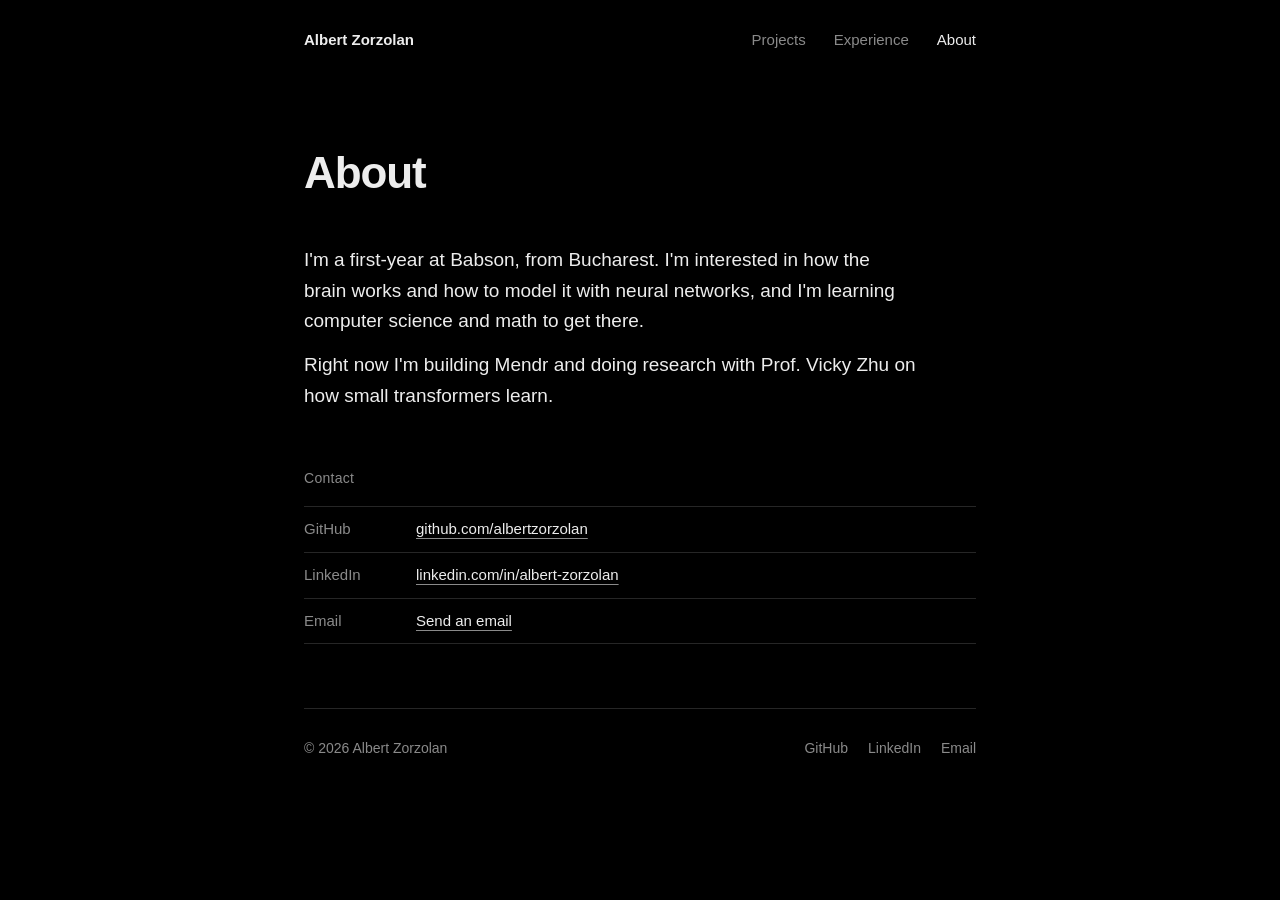
==== about.html @ f104bc96 "Split the site into home, projects, experience and about pages Shared header nav (current page highl" ====
<!doctype html>
<html lang="en">
<head>
  <meta charset="utf-8">
  <meta name="viewport" content="width=device-width, initial-scale=1">
  <title>About · Albert Zorzolan</title>
  <meta name="description" content="About Albert Zorzolan, a first-year at Babson from Bucharest, and how to get in touch.">
  <meta name="theme-color" content="#000000">
  <meta property="og:type" content="website">
  <meta property="og:title" content="About · Albert Zorzolan">
  <meta property="og:description" content="About Albert Zorzolan, a first-year at Babson from Bucharest, and how to get in touch.">
  <meta property="og:url" content="https://albertzorzolan.github.io/about.html">
  <meta property="og:image" content="https://albertzorzolan.github.io/og-image.png">
  <meta property="og:image:width" content="1200">
  <meta property="og:image:height" content="630">
  <meta property="og:image:alt" content="Albert Zorzolan, Babson '30, Boston">
  <meta name="twitter:card" content="summary_large_image">
  <link rel="icon" href="favicon.svg" type="image/svg+xml">
  <link rel="stylesheet" href="styles.css?v=pages1">
</head>
<body>
  <a class="skip" href="#main">Skip to content</a>

  <header class="site-header">
    <nav aria-label="Site">
      <a href="index.html" class="brand">Albert Zorzolan</a>
      <a href="projects.html">Projects</a>
      <a href="experience.html">Experience</a>
      <a href="about.html" aria-current="page">About</a>
    </nav>
  </header>

  <main id="main">
    <section id="about" aria-labelledby="about-h">
      <h1 id="about-h">About</h1>
      <div class="prose">
        <p>I'm a first-year at Babson, from Bucharest. I'm interested in how the brain works and how to model it with neural networks, and I'm learning computer science and math to get there.</p>
        <p>Right now I'm building Mendr and doing research with Prof. Vicky Zhu on how small transformers learn.</p>
      </div>

      <div id="contact" class="contact">
        <h2>Contact</h2>
        <dl class="facts">
          <div><dt>GitHub</dt><dd><a href="https://github.com/albertzorzolan">github.com/albertzorzolan</a></dd></div>
          <div><dt>LinkedIn</dt><dd><a href="https://www.linkedin.com/in/albert-zorzolan/">linkedin.com/in/albert-zorzolan</a></dd></div>
          <div><dt>Email</dt><dd><a href="mailto:azorzolan1@babson.edu">Send an email</a></dd></div>
        </dl>
      </div>
    </section>
  </main>

  <footer class="site-footer">
    <p>© 2026 Albert Zorzolan</p>
    <ul class="links">
      <li><a href="https://github.com/albertzorzolan">GitHub</a></li>
      <li><a href="https://www.linkedin.com/in/albert-zorzolan/">LinkedIn</a></li>
      <li><a href="mailto:azorzolan1@babson.edu">Email</a></li>
    </ul>
  </footer>
</body>
</html>
---- styles.css ----
/* Black page, greyscale only. Same look whatever the visitor's system theme is. */
:root {
  --bg: #000000;
  --text: #ededed;
  --muted: #8a8a8a;
  --border: #262626;
  --hover: #111111;
  --sans: -apple-system, BlinkMacSystemFont, "Helvetica Neue", "Segoe UI", Roboto, Arial, sans-serif;
  color-scheme: dark;
}

*, *::before, *::after { box-sizing: border-box; }

body {
  max-width: 720px;
  margin: 0 auto;
  padding: 0 24px;
  background: var(--bg);
  color: var(--text);
  font-family: var(--sans);
  font-size: 17px;
  line-height: 1.65;
  -webkit-font-smoothing: antialiased;
  -webkit-text-size-adjust: 100%;
}

main { overflow-wrap: anywhere; }

a {
  color: var(--text);
  text-decoration: underline;
  text-decoration-color: var(--muted);
  text-decoration-thickness: 1px;
  text-underline-offset: 4px;
  transition: text-decoration-color 0.15s, color 0.15s, background-color 0.15s;
}
a:hover { text-decoration-color: var(--text); }

:focus-visible {
  outline: 2px solid var(--text);
  outline-offset: 3px;
  border-radius: 2px;
}

.skip {
  position: absolute;
  left: 16px;
  top: -100px;
  padding: 8px 12px;
  background: var(--bg);
  border: 1px solid var(--border);
}
.skip:focus { top: 12px; }

p { margin: 0 0 14px; }
ul { margin: 0 0 14px; padding-left: 1.1em; }
li { margin: 6px 0; }
li::marker { color: var(--muted); }

h1 {
  margin: 0 0 48px;
  font-size: clamp(34px, 6vw, 44px);
  font-weight: 600;
  line-height: 1.1;
  letter-spacing: -0.025em;
}

/* small grey label used for headings inside a page */
.label, .index h2, .group h2, .contact h2 {
  margin: 0 0 16px;
  font-size: 14px;
  font-weight: 500;
  letter-spacing: 0.02em;
  color: var(--muted);
}

/* ------------------------------------------------ site header */
.site-header { padding: 28px 0 0; }
.site-header nav {
  display: flex;
  flex-wrap: wrap;
  align-items: baseline;
  gap: 6px 28px;
  font-size: 15px;
}
.site-header a { color: var(--muted); text-decoration: none; }
.site-header a:hover, .site-header a[aria-current="page"] { color: var(--text); }
.site-header .brand { margin-right: auto; color: var(--text); font-weight: 600; }

main { padding: 96px 0 64px; }

/* ------------------------------------------------ home */
.hero { margin-bottom: 88px; }
.hero h1 { margin: 0; font-size: clamp(40px, 8vw, 60px); letter-spacing: -0.03em; }
.meta { margin: 12px 0 0; font-size: 18px; color: var(--muted); }
.tagline { margin: 20px 0 0; max-width: 52ch; font-size: 19px; }

.links {
  display: flex;
  flex-wrap: wrap;
  gap: 4px 24px;
  margin: 28px 0 0;
  padding: 0;
  list-style: none;
}
.links li { margin: 0; }

.index { margin-bottom: 64px; }
.rows { margin: 0; padding: 0; list-style: none; border-bottom: 1px solid var(--border); }
.rows li { margin: 0; border-top: 1px solid var(--border); }
.rows a {
  display: flex;
  flex-wrap: wrap;
  justify-content: space-between;
  align-items: baseline;
  gap: 2px 24px;
  margin: 0 -12px;
  padding: 16px 12px;
  text-decoration: none;
}
.rows a:hover { background: var(--hover); }
.row-title { font-weight: 500; }
.row-meta { font-size: 15px; color: var(--muted); }
.more { margin: 16px 0 0; font-size: 15px; }
.more a::after { content: " →" / ""; }

/* ------------------------------------------------ projects */
.project {
  padding: 48px 0;
  border-top: 1px solid var(--border);
  scroll-margin-top: 24px;
}
.project:last-child { padding-bottom: 0; }
.project-head { margin-bottom: 18px; }
.project-name {
  margin: 0;
  font-size: 24px;
  font-weight: 600;
  line-height: 1.25;
  letter-spacing: -0.015em;
}
.status { margin: 4px 0 0; font-size: 15px; color: var(--muted); }
.note { color: var(--muted); }

.facts { margin: 24px 0 0; }
.facts > div {
  display: grid;
  grid-template-columns: 96px 1fr;
  gap: 16px;
  padding: 10px 0;
  border-top: 1px solid var(--border);
  font-size: 15px;
}
.facts > div:last-child { border-bottom: 1px solid var(--border); }
.facts dt { color: var(--muted); }
.facts dd { margin: 0; }
.project-links { display: flex; flex-wrap: wrap; gap: 4px 20px; }
.project-links a::after { content: " ↗" / ""; color: var(--muted); }

/* ------------------------------------------------ experience */
.group { margin-bottom: 56px; }
.group:last-child { margin-bottom: 0; }
.group h2 { padding-bottom: 12px; border-bottom: 1px solid var(--border); }
.entry {
  display: grid;
  grid-template-columns: 168px 1fr;
  gap: 4px 24px;
  padding: 18px 0;
}
.entry + .entry { border-top: 1px solid var(--border); }
.when { margin: 2px 0 0; font-size: 15px; line-height: 1.6; color: var(--muted); }
.where { display: block; }
.entry h3 { margin: 0 0 6px; font-size: 17px; font-weight: 600; line-height: 1.45; }
.entry-body > :last-child { margin-bottom: 0; }

/* ------------------------------------------------ about */
.prose p { max-width: 58ch; font-size: 19px; line-height: 1.6; }
.contact { margin-top: 56px; }
.contact .facts { margin-top: 0; }

/* ------------------------------------------------ footer */
.site-footer {
  display: flex;
  flex-wrap: wrap;
  justify-content: space-between;
  align-items: baseline;
  gap: 8px 24px;
  padding: 28px 0 48px;
  border-top: 1px solid var(--border);
  font-size: 14px;
  color: var(--muted);
}
.site-footer p { margin: 0; }
.site-footer .links { margin: 0; gap: 4px 20px; }
.site-footer a { color: var(--muted); text-decoration: none; }
.site-footer a:hover { color: var(--text); }

@media (max-width: 600px) {
  .site-header .brand { flex-basis: 100%; }
  main { padding: 64px 0 48px; }
  .hero { margin-bottom: 64px; }
  .rows a { flex-direction: column; gap: 2px; }
  .entry { grid-template-columns: 1fr; gap: 6px; }
  .where { display: inline; }
  .where::before { content: "· " / ""; }
  .when { margin: 0; }
  .facts > div { grid-template-columns: 76px 1fr; }
}

/* one quiet fade on load */
@keyframes fade { from { opacity: 0; } to { opacity: 1; } }
main { animation: fade 0.5s ease-out both; }

@media (prefers-reduced-motion: reduce) {
  main { animation: none; }
  a { transition: none; }
}
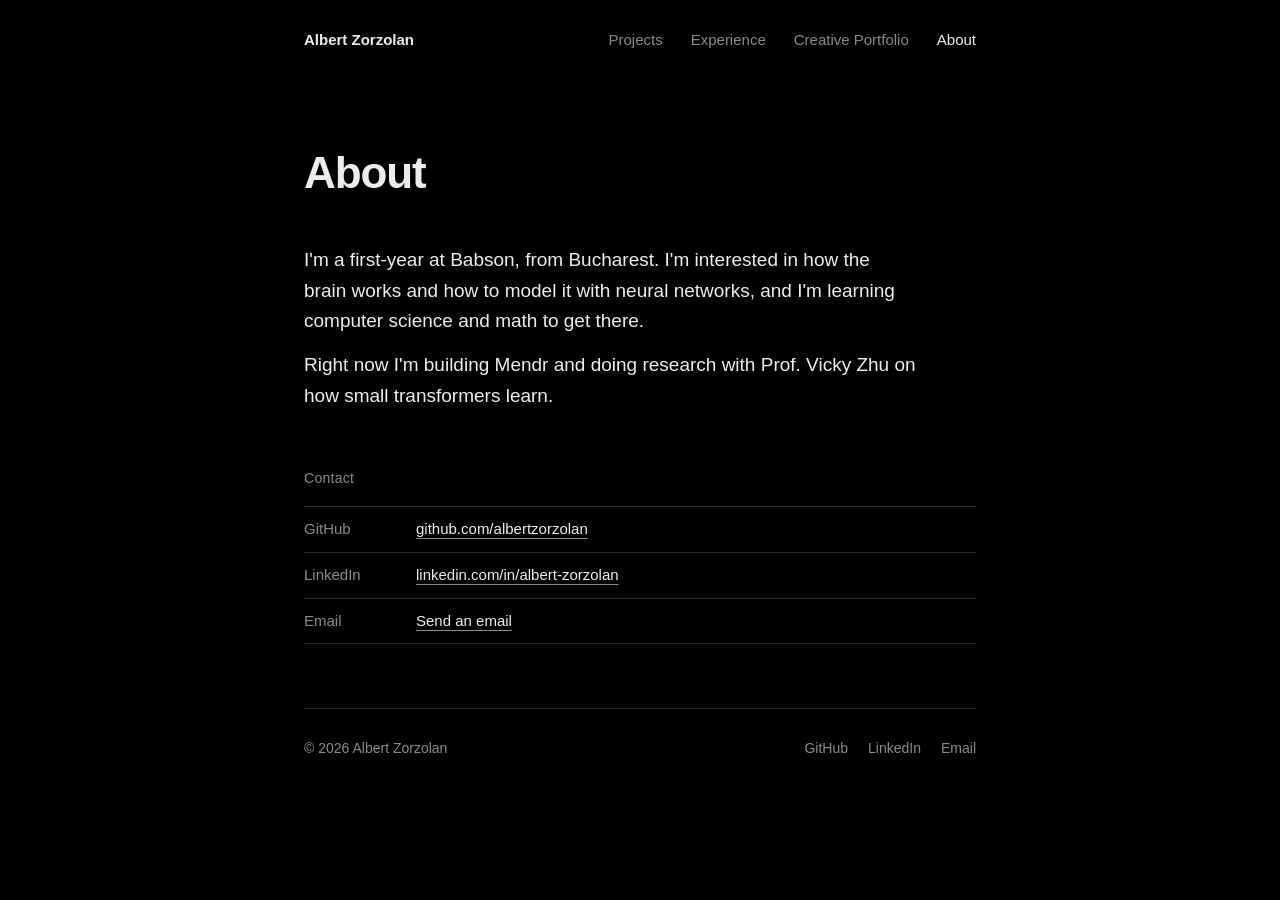
==== commit d3e49d46: "Add an empty Creative Portfolio page and nav tab The tab sits between Experience and About on every " ====
--- a/about.html
+++ b/about.html
@@ -16,7 +16,7 @@
   <meta property="og:image:alt" content="Albert Zorzolan, Babson '30, Boston">
   <meta name="twitter:card" content="summary_large_image">
   <link rel="icon" href="favicon.svg" type="image/svg+xml">
-  <link rel="stylesheet" href="styles.css?v=pages1">
+  <link rel="stylesheet" href="styles.css?v=pages2">
 </head>
 <body>
   <a class="skip" href="#main">Skip to content</a>
@@ -26,6 +26,7 @@
       <a href="index.html" class="brand">Albert Zorzolan</a>
       <a href="projects.html">Projects</a>
       <a href="experience.html">Experience</a>
+      <a href="creative.html">Creative Portfolio</a>
       <a href="about.html" aria-current="page">About</a>
     </nav>
   </header>
--- a/styles.css
+++ b/styles.css
@@ -196,6 +196,7 @@
 .site-footer a:hover { color: var(--text); }
 
 @media (max-width: 600px) {
+  .site-header nav { gap: 6px 14px; font-size: 14px; }
   .site-header .brand { flex-basis: 100%; }
   main { padding: 64px 0 48px; }
   .hero { margin-bottom: 64px; }
